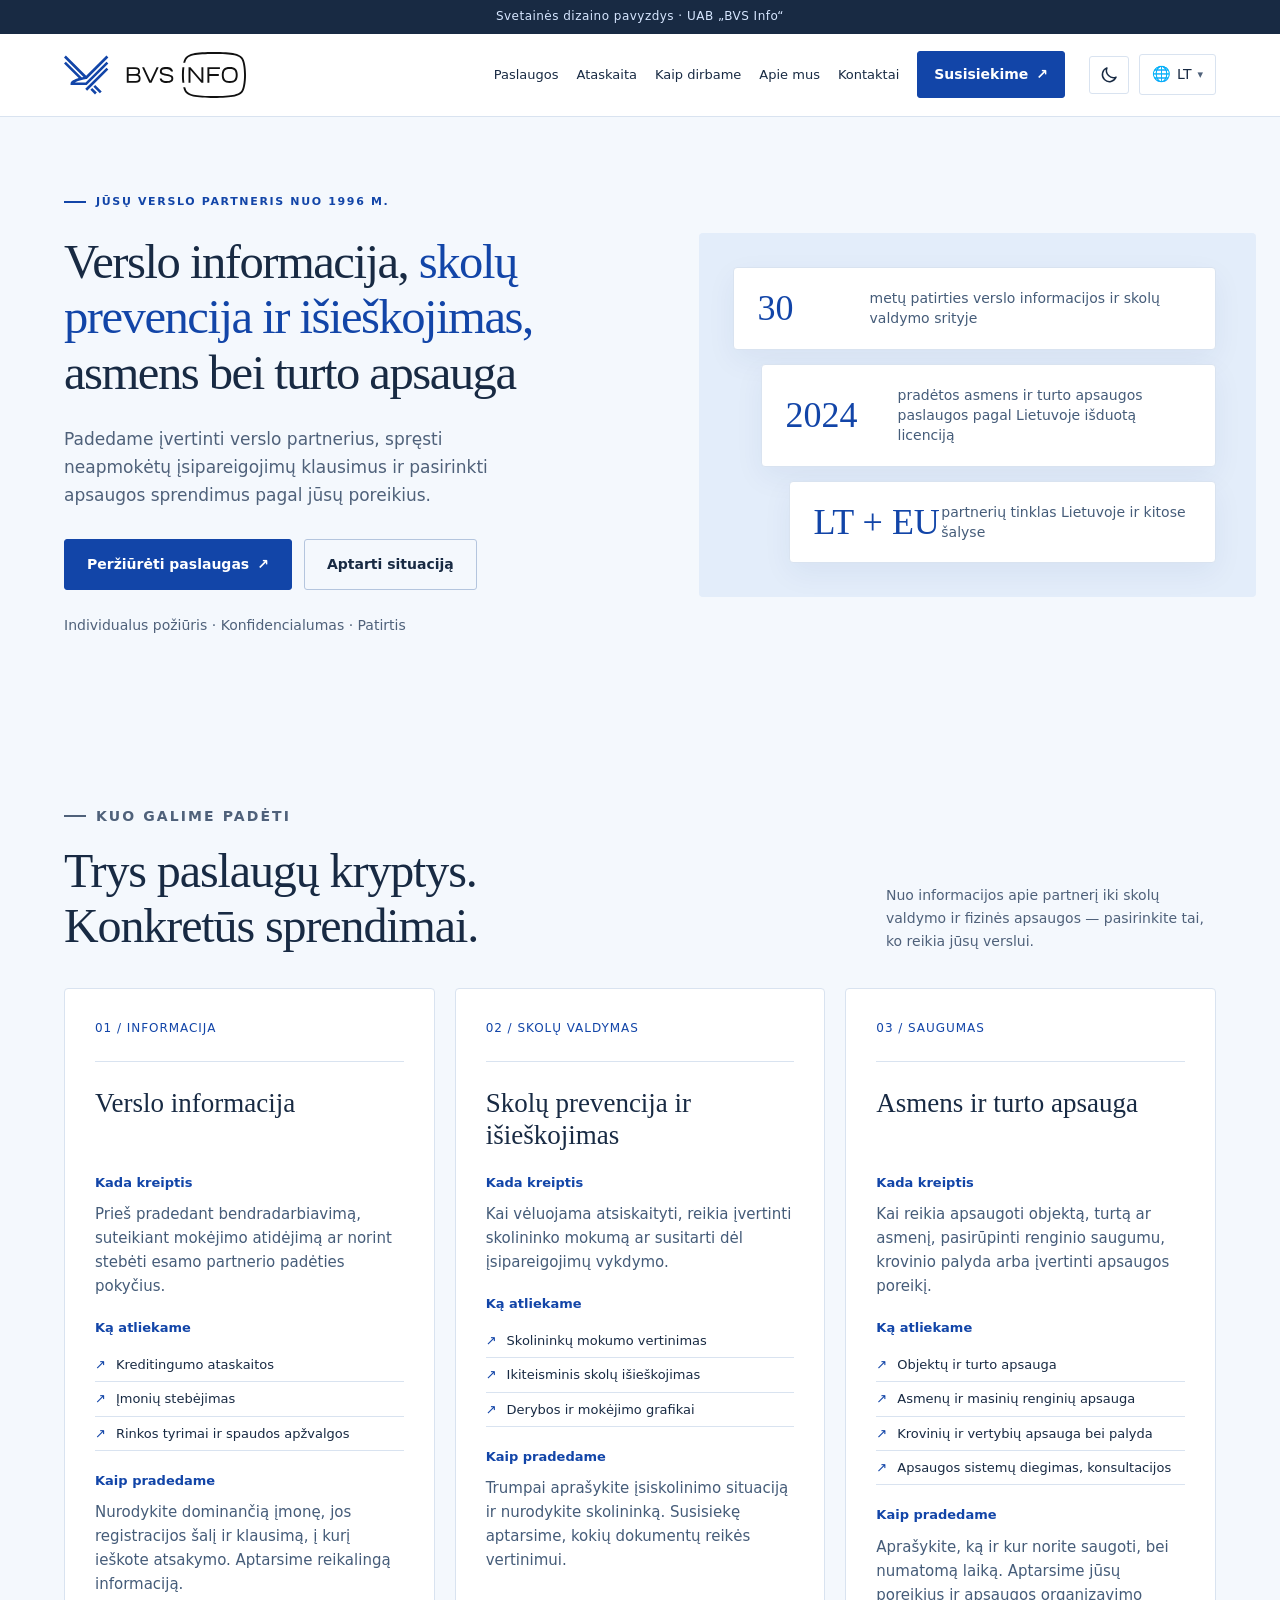
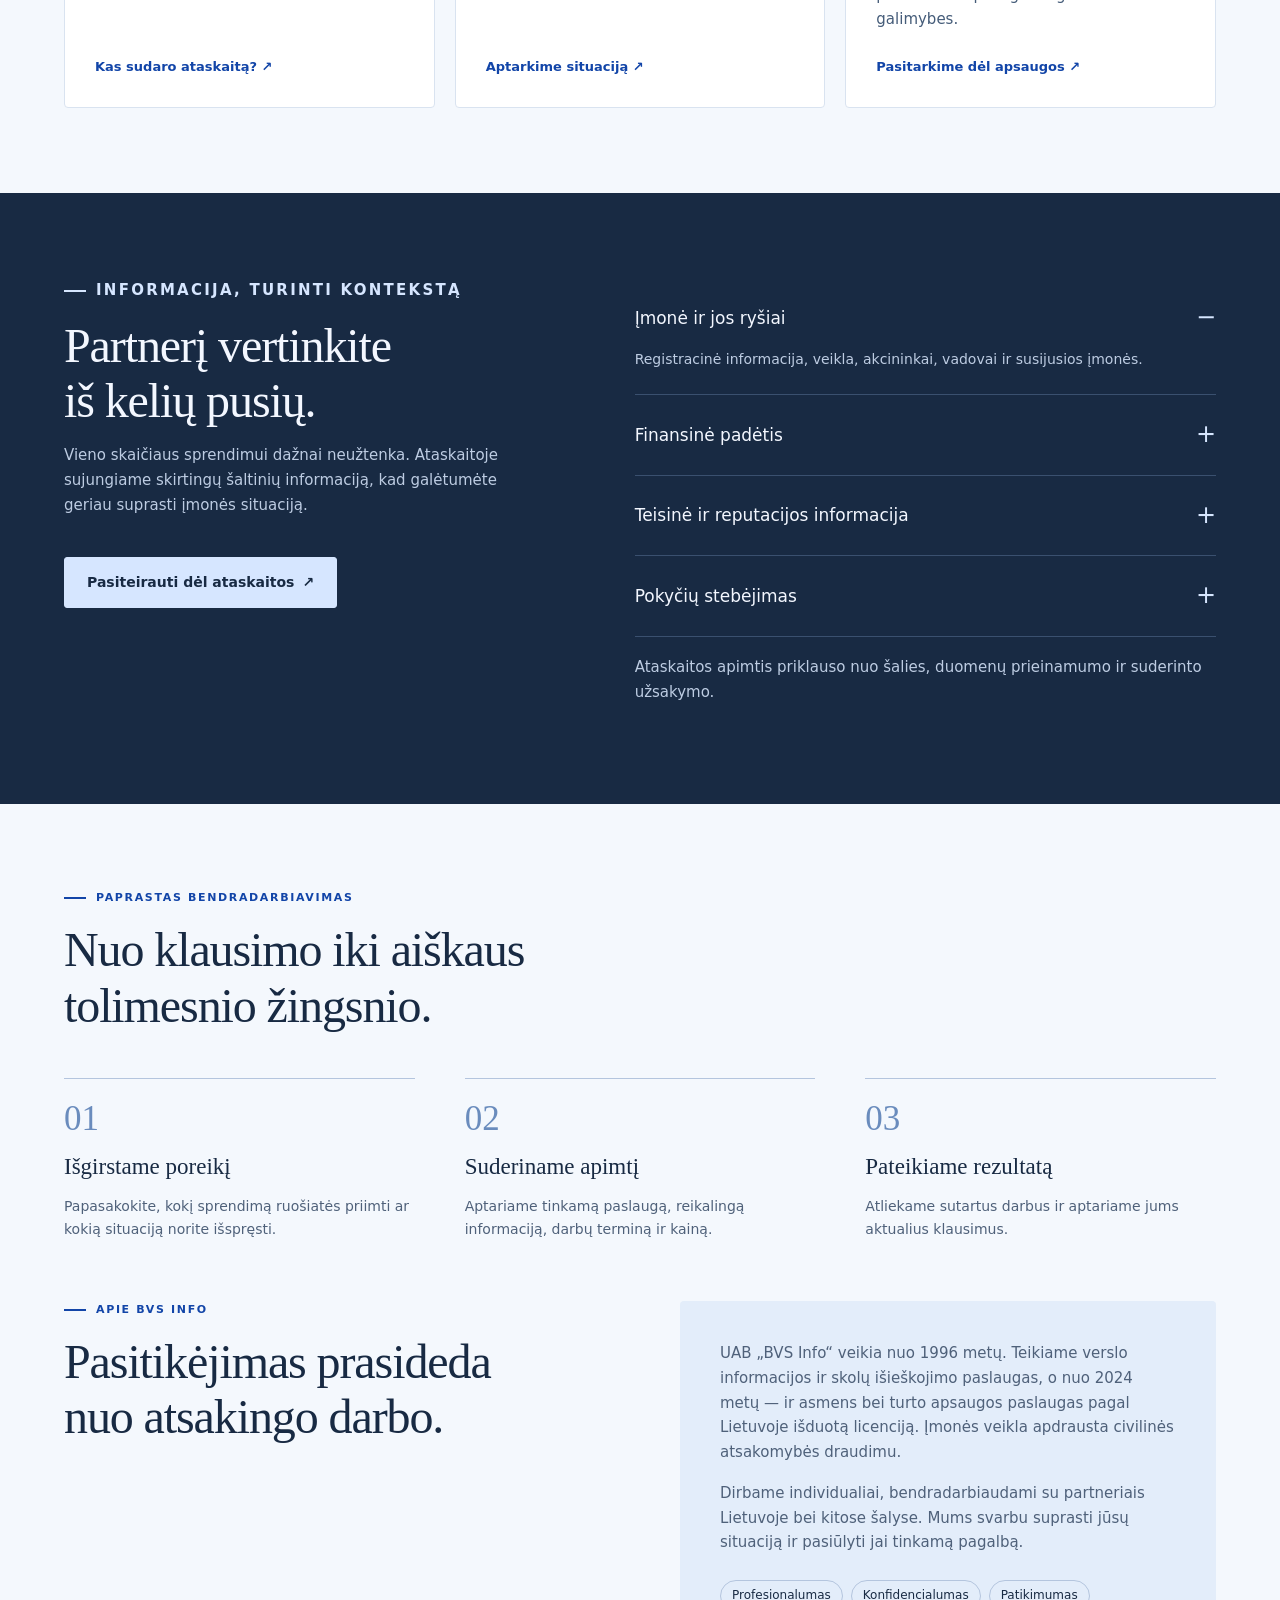
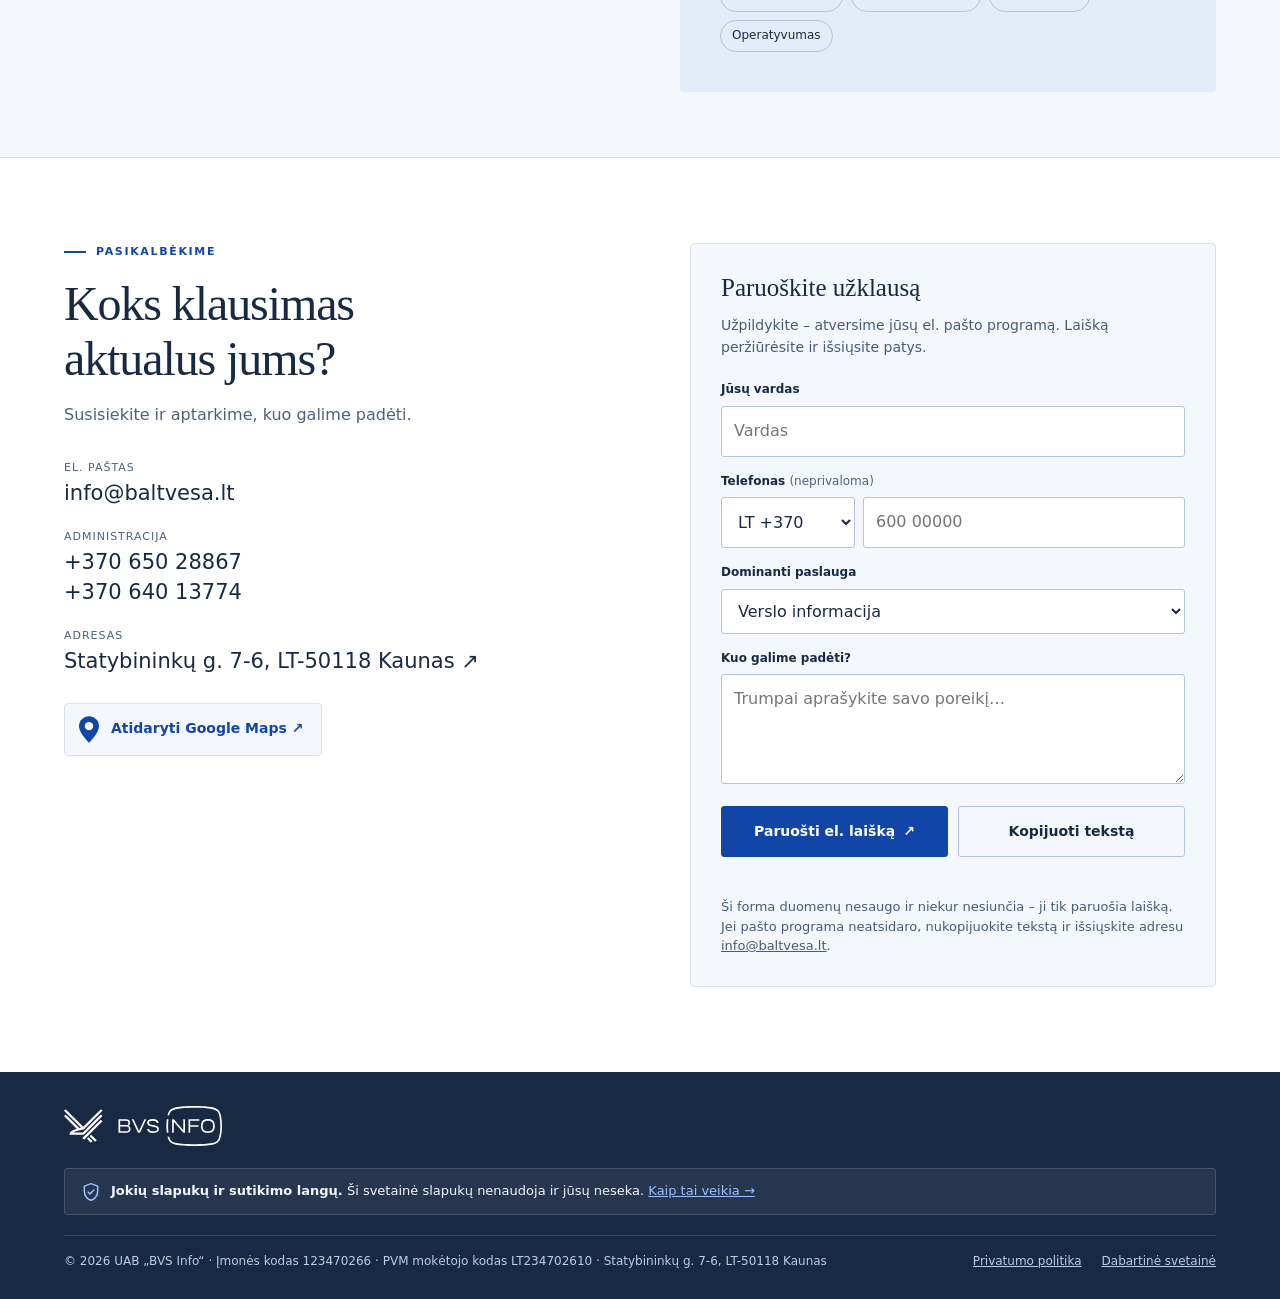
==== index.html @ 6291634a "BVS Info svetainės dizaino pavyzdys 11 kalbų, šviesi ir tamsi tema, statinė svetainė peržiūrai.  Co-" ====
<!doctype html>
<html lang="lt">
<head>
  <meta charset="utf-8">
  <meta name="viewport" content="width=device-width, initial-scale=1">
  <title>BVS Info — verslo informacija, skolų išieškojimas, apsauga | Kaunas</title>
  <meta name="description" content="UAB „BVS Info“ nuo 1996 m.: verslo partnerių vertinimas, skolų prevencija ir ikiteisminis išieškojimas, asmens bei turto apsauga. Kaunas, Lietuva.">
  <!-- Kol tai dizaino pavyzdys, paieškos sistemoms neindeksuoti. Keliant į baltvesa.lt – ištrinti šią eilutę. -->
  <meta name="robots" content="noindex, nofollow">
  <link rel="canonical" href="https://baltvesa.lt/">
  <link rel="alternate" hreflang="lt" href="https://baltvesa.lt/">
  <link rel="alternate" hreflang="en" href="https://baltvesa.lt/en/">
  <link rel="alternate" hreflang="pl" href="https://baltvesa.lt/pl/">
  <link rel="alternate" hreflang="lv" href="https://baltvesa.lt/lv/">
  <link rel="alternate" hreflang="et" href="https://baltvesa.lt/et/">
  <link rel="alternate" hreflang="ru" href="https://baltvesa.lt/ru/">
  <link rel="alternate" hreflang="uk" href="https://baltvesa.lt/uk/">
  <link rel="alternate" hreflang="de" href="https://baltvesa.lt/de/">
  <link rel="alternate" hreflang="fr" href="https://baltvesa.lt/fr/">
  <link rel="alternate" hreflang="es" href="https://baltvesa.lt/es/">
  <link rel="alternate" hreflang="it" href="https://baltvesa.lt/it/">
  <link rel="alternate" hreflang="x-default" href="https://baltvesa.lt/">
  <meta name="theme-color" content="#1245a8">
  <meta property="og:type" content="website">
  <meta property="og:locale" content="lt_LT">
  <meta property="og:site_name" content="BVS Info">
  <meta property="og:title" content="BVS Info — aiškumas jūsų verslo sprendimams">
  <meta property="og:description" content="Verslo informacija, skolų prevencija ir išieškojimas, asmens bei turto apsauga. Individualūs sprendimai verslui nuo 1996 m.">
  <meta property="og:url" content="https://baltvesa.lt/">
  <meta property="og:image" content="https://baltvesa.lt/img/og-image.png">
  <link rel="icon" type="image/svg+xml" href="./img/favicon.svg">
  <script>
    /* Tema nustatoma prieš įkeliant CSS, kad puslapis nemirgėtų: įsimintas pasirinkimas (localStorage) arba sistemos nustatymas. */
    (function () {
      var saved = null;
      try { saved = window.localStorage.getItem('bvs-theme'); } catch (e) {}
      var system = window.matchMedia && window.matchMedia('(prefers-color-scheme: dark)').matches ? 'dark' : 'light';
      document.documentElement.setAttribute('data-theme', saved === 'dark' || saved === 'light' ? saved : system);
    })();
  </script>
  <link rel="stylesheet" href="./css/style.css">
  <script type="application/ld+json">
  {
    "@context": "https://schema.org",
    "@type": "ProfessionalService",
    "name": "UAB „BVS Info“",
    "legalName": "BVS Info, UAB",
    "url": "https://baltvesa.lt/",
    "email": "info@baltvesa.lt",
    "telephone": ["+370 650 28867", "+370 640 13774"],
    "foundingDate": "1996-01-17",
    "taxID": "123470266",
    "vatID": "LT234702610",
    "address": {
      "@type": "PostalAddress",
      "streetAddress": "Statybininkų g. 7-6",
      "postalCode": "LT-50118",
      "addressLocality": "Kaunas",
      "addressCountry": "LT"
    },
    "geo": {
      "@type": "GeoCoordinates",
      "latitude": 54.920534,
      "longitude": 23.949636
    },
    "areaServed": "LT"
  }
  </script>
</head>
<body>
<a class="skip-link" href="#turinys">Pereiti į turinį</a>

<!-- Pavyzdžio juosta. Pateikiant klientui galutinę versiją – ištrinti šį <div>. -->
<div class="demo">Svetainės dizaino pavyzdys · UAB „BVS Info“</div>

<header class="site-header">
  <div class="wrap nav">
    <a class="brand" href="./" aria-label="BVS Info – į pradžią">
      <img class="logo-light" src="./img/logo.svg" alt="BVS Info" width="237" height="60">
      <img class="logo-dark" src="./img/logo-white.svg" alt="BVS Info" width="237" height="60">
    </a>
    <nav id="navigation" aria-label="Pagrindinis meniu">
      <a href="#paslaugos">Paslaugos</a>
      <a href="#informacija">Ataskaita</a>
      <a href="#procesas">Kaip dirbame</a>
      <a href="#apie">Apie mus</a>
      <a href="#kontaktai">Kontaktai</a>
      <a class="btn" href="#inquiry">Susisiekime <span aria-hidden="true">↗</span></a>
    </nav>
    <div class="nav-tools">
      <button class="theme" type="button" aria-label="Perjungti šviesią arba tamsią temą" title="Perjungti šviesią arba tamsią temą">
        <svg class="ico-moon" viewBox="0 0 24 24" aria-hidden="true" focusable="false"><path d="M20.5 14.5A8.5 8.5 0 0 1 9.5 3.5a8.5 8.5 0 1 0 11 11z" fill="none" stroke="currentColor" stroke-width="1.8" stroke-linejoin="round"/></svg>
        <svg class="ico-sun" viewBox="0 0 24 24" aria-hidden="true" focusable="false"><circle cx="12" cy="12" r="4.2" fill="none" stroke="currentColor" stroke-width="1.8"/><path d="M12 2.5v2.5M12 19v2.5M2.5 12H5M19 12h2.5M5.3 5.3l1.8 1.8M16.9 16.9l1.8 1.8M5.3 18.7l1.8-1.8M16.9 7.1l1.8-1.8" fill="none" stroke="currentColor" stroke-width="1.8" stroke-linecap="round"/></svg>
      </button>
      <details class="lang">
        <summary aria-label="Pasirinkti kalbą"><span class="globe" aria-hidden="true">🌐</span> LT <span class="caret" aria-hidden="true">▾</span></summary>
        <ul>
          <li><a href="./" lang="lt" hreflang="lt" aria-current="page">Lietuvių</a></li>
          <li><a href="./en/" lang="en" hreflang="en">English</a></li>
          <li><a href="./pl/" lang="pl" hreflang="pl">Polski</a></li>
          <li><a href="./lv/" lang="lv" hreflang="lv">Latviešu</a></li>
          <li><a href="./et/" lang="et" hreflang="et">Eesti</a></li>
          <li><a href="./ru/" lang="ru" hreflang="ru">Русский</a></li>
          <li><a href="./uk/" lang="uk" hreflang="uk">Українська</a></li>
          <li><a href="./de/" lang="de" hreflang="de">Deutsch</a></li>
          <li><a href="./fr/" lang="fr" hreflang="fr">Français</a></li>
          <li><a href="./es/" lang="es" hreflang="es">Español</a></li>
          <li><a href="./it/" lang="it" hreflang="it">Italiano</a></li>
        </ul>
      </details>
      <button class="menu" type="button" aria-expanded="false" aria-controls="navigation">
        Meniu <span aria-hidden="true">☰</span>
      </button>
    </div>
  </div>
</header>

<main id="turinys">
  <div class="wrap">
    <div class="hero">
      <div>
        <p class="eyebrow">Jūsų verslo partneris nuo 1996 m.</p>
        <h1>Verslo informacija, <em>skolų prevencija ir išieškojimas,</em> asmens bei turto apsauga</h1>
        <p class="lead">Padedame įvertinti verslo partnerius, spręsti neapmokėtų įsipareigojimų klausimus ir pasirinkti apsaugos sprendimus pagal jūsų poreikius.</p>
        <div class="actions">
          <a class="btn" href="#paslaugos">Peržiūrėti paslaugas <span aria-hidden="true">↗</span></a>
          <a class="btn light" href="#kontaktai">Aptarti situaciją</a>
        </div>
        <p class="micro">Individualus požiūris · Konfidencialumas · Patirtis</p>
      </div>

      <aside class="facts" aria-label="Pagrindiniai faktai">
        <div class="fact"><b>30</b><span>metų patirties verslo informacijos ir skolų valdymo srityje</span></div>
        <div class="fact"><b>2024</b><span>pradėtos asmens ir turto apsaugos paslaugos pagal Lietuvoje išduotą licenciją</span></div>
        <div class="fact"><b>LT + EU</b><span>partnerių tinklas Lietuvoje ir kitose šalyse</span></div>
      </aside>
    </div>
  </div>

  <section id="paslaugos" class="wrap">
    <div class="section-head">
      <div>
        <p class="eyebrow">Kuo galime padėti</p>
        <h2>Trys paslaugų kryptys.<br>Konkretūs sprendimai.</h2>
      </div>
      <p>Nuo informacijos apie partnerį iki skolų valdymo ir fizinės apsaugos — pasirinkite tai, ko reikia jūsų verslui.</p>
    </div>

    <div class="services">
      <article class="service">
        <span class="num">01 / INFORMACIJA</span>
        <h3>Verslo informacija</h3>
        <div class="service-part">
          <h4>Kada kreiptis</h4>
          <p>Prieš pradedant bendradarbiavimą, suteikiant mokėjimo atidėjimą ar norint stebėti esamo partnerio padėties pokyčius.</p>
        </div>
        <div class="service-part">
          <h4>Ką atliekame</h4>
          <ul>
            <li>Kreditingumo ataskaitos</li>
            <li>Įmonių stebėjimas</li>
            <li>Rinkos tyrimai ir spaudos apžvalgos</li>
          </ul>
        </div>
        <div class="service-part">
          <h4>Kaip pradedame</h4>
          <p>Nurodykite dominančią įmonę, jos registracijos šalį ir klausimą, į kurį ieškote atsakymo. Aptarsime reikalingą informaciją.</p>
        </div>
        <a href="#informacija">Kas sudaro ataskaitą? <span aria-hidden="true">↗</span></a>
      </article>

      <article class="service">
        <span class="num">02 / SKOLŲ VALDYMAS</span>
        <h3>Skolų prevencija ir išieškojimas</h3>
        <div class="service-part">
          <h4>Kada kreiptis</h4>
          <p>Kai vėluojama atsiskaityti, reikia įvertinti skolininko mokumą ar susitarti dėl įsipareigojimų vykdymo.</p>
        </div>
        <div class="service-part">
          <h4>Ką atliekame</h4>
          <ul>
            <li>Skolininkų mokumo vertinimas</li>
            <li>Ikiteisminis skolų išieškojimas</li>
            <li>Derybos ir mokėjimo grafikai</li>
          </ul>
        </div>
        <div class="service-part">
          <h4>Kaip pradedame</h4>
          <p>Trumpai aprašykite įsiskolinimo situaciją ir nurodykite skolininką. Susisiekę aptarsime, kokių dokumentų reikės vertinimui.</p>
        </div>
        <a href="#kontaktai" data-service="Skolų prevencija ir išieškojimas">Aptarkime situaciją <span aria-hidden="true">↗</span></a>
      </article>

      <article class="service">
        <span class="num">03 / SAUGUMAS</span>
        <h3>Asmens ir turto apsauga</h3>
        <div class="service-part">
          <h4>Kada kreiptis</h4>
          <p>Kai reikia apsaugoti objektą, turtą ar asmenį, pasirūpinti renginio saugumu, krovinio palyda arba įvertinti apsaugos poreikį.</p>
        </div>
        <div class="service-part">
          <h4>Ką atliekame</h4>
          <ul>
            <li>Objektų ir turto apsauga</li>
            <li>Asmenų ir masinių renginių apsauga</li>
            <li>Krovinių ir vertybių apsauga bei palyda</li>
            <li>Apsaugos sistemų diegimas, konsultacijos</li>
          </ul>
        </div>
        <div class="service-part">
          <h4>Kaip pradedame</h4>
          <p>Aprašykite, ką ir kur norite saugoti, bei numatomą laiką. Aptarsime jūsų poreikius ir apsaugos organizavimo galimybes.</p>
        </div>
        <a href="#kontaktai" data-service="Apsaugos paslaugos">Pasitarkime dėl apsaugos <span aria-hidden="true">↗</span></a>
      </article>
    </div>
  </section>

  <section class="detail" id="informacija">
    <div class="wrap detail-grid">
      <div>
        <p class="eyebrow">Informacija, turinti kontekstą</p>
        <h2>Partnerį vertinkite<br>iš kelių pusių.</h2>
        <p>Vieno skaičiaus sprendimui dažnai neužtenka. Ataskaitoje sujungiame skirtingų šaltinių informaciją, kad galėtumėte geriau suprasti įmonės situaciją.</p>
        <a class="btn" href="#kontaktai" data-service="Verslo informacija">Pasiteirauti dėl ataskaitos <span aria-hidden="true">↗</span></a>
      </div>
      <div>
        <details open>
          <summary>Įmonė ir jos ryšiai</summary>
          <p>Registracinė informacija, veikla, akcininkai, vadovai ir susijusios įmonės.</p>
        </details>
        <details>
          <summary>Finansinė padėtis</summary>
          <p>Finansinės ataskaitos, rodikliai ir kredito reitingas, padedantys susidaryti bendrą mokumo vaizdą.</p>
        </details>
        <details>
          <summary>Teisinė ir reputacijos informacija</summary>
          <p>Teismų duomenys, turto areštai, pranešimai spaudoje ir informacija apie tarptautines sankcijas.</p>
        </details>
        <details>
          <summary>Pokyčių stebėjimas</summary>
          <p>Sutartu periodiškumu sekami pasirinktų įmonių registraciniai, skolų ir kiti aktualūs pokyčiai.</p>
        </details>
        <p class="fine-print">Ataskaitos apimtis priklauso nuo šalies, duomenų prieinamumo ir suderinto užsakymo.</p>
      </div>
    </div>
  </section>

  <section id="procesas" class="wrap">
    <p class="eyebrow">Paprastas bendradarbiavimas</p>
    <h2>Nuo klausimo iki aiškaus<br>tolimesnio žingsnio.</h2>
    <ol class="process">
      <li class="step">
        <b aria-hidden="true">01</b>
        <h3>Išgirstame poreikį</h3>
        <p>Papasakokite, kokį sprendimą ruošiatės priimti ar kokią situaciją norite išspręsti.</p>
      </li>
      <li class="step">
        <b aria-hidden="true">02</b>
        <h3>Suderiname apimtį</h3>
        <p>Aptariame tinkamą paslaugą, reikalingą informaciją, darbų terminą ir kainą.</p>
      </li>
      <li class="step">
        <b aria-hidden="true">03</b>
        <h3>Pateikiame rezultatą</h3>
        <p>Atliekame sutartus darbus ir aptariame jums aktualius klausimus.</p>
      </li>
    </ol>
  </section>

  <section id="apie" class="wrap about">
    <div>
      <p class="eyebrow">Apie BVS Info</p>
      <h2>Pasitikėjimas prasideda<br>nuo atsakingo darbo.</h2>
    </div>
    <div class="about-block">
      <p>UAB „BVS Info“ veikia nuo 1996 metų. Teikiame verslo informacijos ir skolų išieškojimo paslaugas, o nuo 2024 metų — ir asmens bei turto apsaugos paslaugas pagal Lietuvoje išduotą licenciją. Įmonės veikla apdrausta civilinės atsakomybės draudimu.</p>
      <p>Dirbame individualiai, bendradarbiaudami su partneriais Lietuvoje bei kitose šalyse. Mums svarbu suprasti jūsų situaciją ir pasiūlyti jai tinkamą pagalbą.</p>
      <ul class="values" aria-label="Vertybės">
        <li>Profesionalumas</li>
        <li>Konfidencialumas</li>
        <li>Patikimumas</li>
        <li>Operatyvumas</li>
      </ul>
    </div>
  </section>

  <section class="contact" id="kontaktai">
    <div class="wrap contact-grid">
      <div>
        <p class="eyebrow">Pasikalbėkime</p>
        <h2>Koks klausimas<br>aktualus jums?</h2>
        <p class="muted">Susisiekite ir aptarkime, kuo galime padėti.</p>
        <dl class="contact-list">
          <div>
            <dt>El. paštas</dt>
            <dd><a href="mailto:info@baltvesa.lt">info@baltvesa.lt</a></dd>
          </div>
          <div>
            <dt>Administracija</dt>
            <dd>
              <a href="tel:+37065028867">+370 650 28867</a><br>
              <a href="tel:+37064013774">+370 640 13774</a>
            </dd>
          </div>
          <div>
            <dt>Adresas</dt>
            <dd>
              <!-- Koordinatės iš baltvesa.lt kontaktų puslapio: paieška pagal adresą Google atveda į klaidingą vietą -->
              <a href="https://www.google.com/maps/search/?api=1&query=54.920534%2C23.949636" target="_blank" rel="noopener">Statybininkų g. 7-6, LT-50118 Kaunas <span aria-hidden="true">↗</span></a>
            </dd>
          </div>
        </dl>
        <!-- Žemėlapis neįterpiamas (jokio Google kodo svetainėje) – tik nuoroda, atsidaranti naujame lange. -->
        <p class="map-link">
          <a href="https://www.google.com/maps/search/?api=1&query=54.920534%2C23.949636" target="_blank" rel="noopener" aria-label="Žemėlapis: Statybininkų g. 7-6, Kaunas">
            <svg viewBox="0 0 24 32" aria-hidden="true" focusable="false"><path d="M12 0C5.4 0 0 5.3 0 11.9 0 20.5 12 32 12 32s12-11.5 12-20.1C24 5.3 18.6 0 12 0z" fill="currentColor"/><circle cx="12" cy="12" r="5" fill="#fff"/></svg>
            <span>Atidaryti Google Maps <span aria-hidden="true">↗</span></span>
          </a>
        </p>
      </div>

      <form class="form" id="inquiry" novalidate>
        <h3>Paruoškite užklausą</h3>
        <p class="form-intro">Užpildykite – atversime jūsų el. pašto programą. Laišką peržiūrėsite ir išsiųsite patys.</p>

        <label for="f-name">Jūsų vardas</label>
        <input id="f-name" name="name" autocomplete="name" placeholder="Vardas" required maxlength="120">

        <label for="f-phone">Telefonas <span class="optional">(neprivaloma)</span></label>
        <div class="phone-row">
          <select id="f-code" name="code" aria-label="Šalies kodas">
            <option value="+370" selected>LT +370</option>
            <option value="+371">LV +371</option>
            <option value="+372">EE +372</option>
            <option value="+48">PL +48</option>
            <option value="+380">UA +380</option>
            <option value="+44">UK +44</option>
            <option value="+49">DE +49</option>
            <option value="+33">FR +33</option>
            <option value="+34">ES +34</option>
            <option value="+39">IT +39</option>
          </select>
          <input id="f-phone" name="phone" type="tel" inputmode="tel" autocomplete="tel-national" placeholder="600 00000" maxlength="20">
        </div>

        <label for="service">Dominanti paslauga</label>
        <select id="service" name="service">
          <option>Verslo informacija</option>
          <option>Skolų prevencija ir išieškojimas</option>
          <option>Apsaugos paslaugos</option>
          <option>Kitas klausimas</option>
        </select>

        <label for="f-message">Kuo galime padėti?</label>
        <textarea id="f-message" name="message" placeholder="Trumpai aprašykite savo poreikį…" required maxlength="5000"></textarea>

        <div class="form-actions">
          <button class="btn" type="submit">Paruošti el. laišką <span aria-hidden="true">↗</span></button>
          <button class="btn light" type="button" id="copy-btn">Kopijuoti tekstą</button>
        </div>
        <p id="form-status" role="status" aria-live="polite"></p>
        <small>Ši forma duomenų nesaugo ir niekur nesiunčia – ji tik paruošia laišką. Jei pašto programa neatsidaro, nukopijuokite tekstą ir išsiųskite adresu <a href="mailto:info@baltvesa.lt">info@baltvesa.lt</a>.</small>
      </form>
    </div>
  </section>
</main>

<footer class="site-footer">
  <div class="wrap footer">
    <img class="footer-logo" src="./img/logo-white.svg" alt="BVS Info" width="190" height="48">
    <p class="footer-note">
      <svg viewBox="0 0 24 24" aria-hidden="true" focusable="false"><path d="M12 2 4 5v6c0 5.2 3.4 10 8 11 4.6-1 8-5.8 8-11V5l-8-3z" fill="none" stroke="currentColor" stroke-width="1.8" stroke-linejoin="round"/><path d="m8.5 12 2.3 2.3L15.5 9.6" fill="none" stroke="currentColor" stroke-width="1.8" stroke-linecap="round" stroke-linejoin="round"/></svg>
      <span><strong>Jokių slapukų ir sutikimo langų.</strong> Ši svetainė slapukų nenaudoja ir jūsų neseka. <a href="https://baltvesa.lt/privatumo-politika.html" target="_blank" rel="noopener">Kaip tai veikia <span aria-hidden="true">→</span></a></span>
    </p>
    <div class="footer-row">
      <span class="footer-legal">© <span id="year">2026</span> UAB „BVS Info“ · Įmonės kodas 123470266 · PVM mokėtojo kodas LT234702610 · Statybininkų g. 7-6, LT-50118 Kaunas</span>
      <nav aria-label="Papildomos nuorodos">
        <a href="https://baltvesa.lt/privatumo-politika.html" target="_blank" rel="noopener">Privatumo politika</a>
        <a href="https://baltvesa.lt/" target="_blank" rel="noopener">Dabartinė svetainė</a>
      </nav>
    </div>
  </div>
</footer>

<script>
window.BVS_TEXT = {
  need: "Įrašykite vardą ir trumpai aprašykite poreikį.",
  opening: "Atidarome jūsų el. pašto programą. Jei ji neatsidarė, spauskite „Kopijuoti tekstą“ ir išsiųskite adresu {email}.",
  copied: "Tekstas nukopijuotas. Įklijuokite jį į laišką adresu {email}.",
  copyFail: "Nepavyko nukopijuoti automatiškai. Pažymėkite tekstą formoje ir nukopijuokite rankiniu būdu.",
  to: "Kam",
  subject: "Tema",
  subjectPrefix: "Užklausa: ",
  greeting: "Laba diena,",
  regards: "Pagarbiai",
  tel: "Tel."
};
</script>
<script src="./js/main.js"></script>
</body>
</html>
---- css/style.css ----
/* ==========================================================================
   BVS Info – svetainės stiliai
   Spalvos ir pagrindiniai dydžiai nustatomi :root kintamaisiais.
   ========================================================================== */

:root {
  --ink: #182a43;        /* pagrindinis tekstas, tamsus fonas */
  --muted: #4f617a;      /* antrinis tekstas (kontrastas ≥ 5:1 ant --paper) */
  --blue: #1245a8;       /* firminė mėlyna iš logotipo */
  --blue-dark: #0d357f;
  --blue-pale: #d6e6ff;  /* šviesus akcentas tamsiame fone */
  --blue-tint: #e3edfa;  /* šviesiai mėlynas fonas (iliustracija, „Apie“, hover) */
  --blue-soft: #aec8ed;  /* dekoratyviniai stulpeliai */
  --blue-mid: #6a8cbd;   /* dideli proceso numeriai */
  --text-2: #455c79;     /* tekstas kortelėse ir formoje, tamsesnis už --muted */
  --paper: #f4f8fd;      /* puslapio fonas */
  --line: #d9e3f0;       /* linijos ir rėmeliai */
  --line-strong: #b4c5de;/* ryškesni rėmeliai: laukai, hover, žymos */
  --ink-line: #3a506f;   /* linijos tamsiame skyriuje */
  --ink-text: #bdcce2;   /* tekstas tamsiame skyriuje */
  --error: #b03a2e;
  --white: #fff;         /* kortelių ir galvutės paviršius (tamsioje temoje – tamsus) */
  --on-blue: #fff;       /* tekstas ant --blue mygtukų */
  --surface-dark: #182a43;   /* tamsus skyrius ir poraštė (abiejose temose) */
  --on-dark: #f3f7ff;
  --on-dark-muted: #bdcce2;
  --serif: Georgia, "Times New Roman", serif;
  /* Sisteminis šriftas: Windows – Segoe UI, Mac/iOS – San Francisco, Android – Roboto. Jokių išorinių užklausų. */
  --sans: "Segoe UI", system-ui, -apple-system, BlinkMacSystemFont, Roboto, "Helvetica Neue", Arial, sans-serif;
  --header-h: 82px;
}

/* Tamsi tema: įjungiama data-theme="dark" ant <html> (perjungiklis galvutėje arba sistemos nustatymas) */
html[data-theme="dark"] {
  --ink: #e8eef8;
  --muted: #a9b8cf;
  --text-2: #c3cfe0;
  --blue: #7ea6ff;
  --blue-dark: #a3c0ff;
  --blue-pale: #9fc0ff;
  --blue-tint: #16233a;
  --blue-soft: #35507f;
  --blue-mid: #8fa9d6;
  --paper: #0f1a2b;
  --line: #273853;
  --line-strong: #3b4e6e;
  --white: #172540;
  --on-blue: #0b1526;
  --surface-dark: #0a1322;
  --ink-line: #2a3a55;
  --ink-text: #bdcce2;
  --error: #ff8a80;
  color-scheme: dark;
}
html[data-theme="dark"] .fact,
html[data-theme="dark"] .service,
html[data-theme="dark"] .lang ul { box-shadow: none; }

* { box-sizing: border-box; }

html {
  scroll-behavior: smooth;
  scroll-padding-top: calc(var(--header-h) + 16px);
}

body {
  margin: 0;
  background: var(--paper);
  color: var(--ink);
  font: 16px/1.65 var(--sans);
  -webkit-font-smoothing: antialiased;
}

a { color: inherit; text-decoration: none; }
button, input, select, textarea { font: inherit; }
button { cursor: pointer; }
img { max-width: 100%; height: auto; }

:focus-visible {
  outline: 3px solid var(--blue);
  outline-offset: 3px;
  border-radius: 2px;
}

.wrap { width: min(1200px, 90%); margin: auto; }
.muted { color: var(--muted); }

/* Prieinamumas: nuoroda „Pereiti į turinį“ matoma tik su klaviatūra */
.skip-link {
  position: absolute;
  left: 12px;
  top: -60px;
  background: var(--surface-dark);
  color: var(--on-dark);
  padding: 10px 16px;
  border-radius: 4px;
  z-index: 100;
}
.skip-link:focus { top: 12px; }

/* Pavyzdžio juosta -------------------------------------------------------- */
.demo {
  background: var(--surface-dark);
  color: var(--blue-pale);
  text-align: center;
  font-size: 12px;
  padding: 7px 15px;
  letter-spacing: .04em;
}

/* Galvutė ------------------------------------------------------------------ */
.site-header {
  position: sticky;
  top: 0;
  z-index: 20;
  background: var(--white);
  border-bottom: 1px solid var(--line);
}

.nav {
  display: flex;
  align-items: center;
  gap: 24px;
  min-height: var(--header-h);
}

.brand { display: inline-flex; align-items: center; }
.brand img { height: 46px; width: auto; display: block; }
.brand .logo-dark { display: none; }
html[data-theme="dark"] .brand .logo-light { display: none; }
html[data-theme="dark"] .brand .logo-dark { display: block; }

.site-header nav {
  display: flex;
  align-items: center;
  gap: 30px;
  font-size: 14px;
  margin-left: auto;
  white-space: nowrap;
}
.site-header nav a:hover { color: var(--blue); text-decoration: underline; }
.site-header nav a.btn:hover { color: var(--on-blue); text-decoration: none; }

.nav-tools { display: flex; align-items: center; gap: 10px; flex-shrink: 0; }

.menu {
  display: none;
  background: none;
  border: 1px solid var(--line);
  border-radius: 3px;
  padding: 8px 12px;
  font-size: 14px;
}

/* Temos perjungiklis */
.theme {
  display: inline-flex;
  align-items: center;
  justify-content: center;
  width: 40px;
  height: 38px;
  background: var(--white);
  border: 1px solid var(--line);
  border-radius: 3px;
  color: var(--ink);
  padding: 0;
}
.theme:hover { border-color: var(--line-strong); color: var(--blue); }
.theme svg { width: 20px; height: 20px; }
.theme .ico-sun { display: none; }
html[data-theme="dark"] .theme .ico-sun { display: block; }
html[data-theme="dark"] .theme .ico-moon { display: none; }

/* Kalbų perjungiklis */
.lang { position: relative; }
.lang summary {
  list-style: none;
  cursor: pointer;
  display: inline-flex;
  align-items: center;
  gap: 6px;
  border: 1px solid var(--line);
  border-radius: 3px;
  padding: 8px 12px;
  font-size: 14px;
  background: var(--white);
  user-select: none;
}
.lang summary::-webkit-details-marker { display: none; }
.lang summary:hover { border-color: var(--line-strong); }
.lang .globe { font-size: 15px; line-height: 1; }
.lang .caret { font-size: 11px; color: var(--muted); }
.lang[open] .caret { transform: rotate(180deg); }
.lang ul {
  position: absolute;
  right: 0;
  top: calc(100% + 6px);
  margin: 0;
  padding: 6px 0;
  list-style: none;
  min-width: 170px;
  background: var(--white);
  border: 1px solid var(--line);
  border-radius: 4px;
  box-shadow: 0 12px 30px rgba(24, 42, 67, .14);
  z-index: 30;
}
.lang li a {
  display: block;
  padding: 9px 16px;
  font-size: 14px;
}
.lang li a:hover { background: var(--paper); color: var(--blue); }
.lang li a[aria-current] { font-weight: bold; color: var(--blue); }
.lang li a[aria-current]::after { content: ' ✓'; }

/* Mygtukai ----------------------------------------------------------------- */
.btn {
  display: inline-flex;
  align-items: center;
  justify-content: center;
  gap: 8px;
  border: 1px solid var(--blue);
  padding: 13px 22px;
  background: var(--blue);
  color: var(--on-blue);
  font-size: 14px;
  font-weight: 600;
  border-radius: 3px;
  transition: background .2s, transform .2s;
}
.btn:hover { background: var(--blue-dark); transform: translateY(-2px); }
.btn.light { background: transparent; color: var(--ink); border-color: var(--line-strong); }
.btn.light:hover { background: var(--blue-tint); }

/* Herojus ------------------------------------------------------------------ */
.hero {
  display: grid;
  grid-template-columns: 1.12fr 1fr;
  gap: 55px;
  padding: 76px 0 82px;
  align-items: center;
}

.eyebrow {
  text-transform: uppercase;
  letter-spacing: .15em;
  font-size: 11px;
  font-weight: 700;
  color: var(--blue);
  display: flex;
  align-items: center;
  gap: 10px;
  margin: 0;
}
.eyebrow::before { content: ''; width: 22px; height: 2px; background: currentColor; }

h1 {
  font: normal clamp(35px, 3.8vw, 51px)/1.14 var(--serif);
  letter-spacing: -1.5px;
  margin: 24px 0;
}
h1 em { font-style: normal; color: var(--blue); }

.lead { max-width: 490px; color: var(--muted); font-size: 17px; margin: 0 0 30px; }
.actions { display: flex; gap: 12px; flex-wrap: wrap; }
.micro { font-size: 14px; color: var(--muted); margin: 24px 0 0; }

/* Faktų kortelės herojaus dešinėje (vietoj iliustracijos) */
.facts {
  display: grid;
  gap: 14px;
  align-content: center;
  padding: 34px 0 34px 34px;
  position: relative;
  isolation: isolate;
}
.facts::before {
  content: '';
  position: absolute;
  inset: 0 -40px 0 0;
  background: var(--blue-tint);
  border-radius: 4px;
  z-index: -1;
}
.fact {
  display: flex;
  align-items: center;
  gap: 20px;
  background: var(--white);
  border: 1px solid var(--line);
  border-radius: 4px;
  padding: 20px 24px;
  box-shadow: 0 10px 30px rgba(24, 59, 112, .06);
}
.fact:nth-child(2) { margin-left: 28px; }
.fact:nth-child(3) { margin-left: 56px; }
.fact b {
  font: normal 36px/1 var(--serif);
  color: var(--blue);
  min-width: 92px;
  white-space: nowrap;
}
.fact span { font-size: 14px; line-height: 1.45; color: var(--text-2); }

/* Skyriai ------------------------------------------------------------------ */
section { padding: 85px 0; }
#procesas { padding-bottom: 45px; }
#apie { padding-bottom: 65px; }

.section-head {
  display: flex;
  justify-content: space-between;
  align-items: end;
  gap: 40px;
  margin-bottom: 35px;
}
.section-head p { max-width: 330px; color: var(--muted); font-size: 14px; margin: 0; }

h2 {
  font: normal clamp(33px, 4vw, 48px)/1.15 var(--serif);
  letter-spacing: -1.1px;
  margin: 15px 0 0;
}

/* Paslaugų kortelės */
.services { display: grid; grid-template-columns: repeat(3, 1fr); gap: 20px; }
.service {
  background: var(--white);
  border: 1px solid var(--line);
  padding: 30px;
  display: flex;
  flex-direction: column;
  border-radius: 4px;
  min-width: 0;               /* kad ilgas žodis neišplėstų grid stulpelio */
}
h1, h2, h3 { overflow-wrap: break-word; }
.service .num {
  color: var(--blue);
  font-size: 12px;
  letter-spacing: .08em;
  border-bottom: 1px solid var(--line);
  padding-bottom: 22px;
}
.service h3 { font: normal 27px/1.2 var(--serif); margin: 25px 0 0; min-height: 66px; }
.service-part { margin-top: 19px; }
.service-part h4 { font-size: 13px; margin: 0 0 9px; color: var(--blue); }
.service-part p { margin: 0; font-size: 15px; line-height: 1.6; color: var(--text-2); }
.service-part ul { padding: 0; margin: 0; list-style: none; font-size: 13px; }
.service-part li { padding: 6px 0; border-bottom: 1px solid var(--line); }
.service-part li::before { content: '↗'; margin-right: 10px; color: var(--blue); }
.service > a {
  margin-top: auto;
  padding-top: 25px;
  font-size: 13px;
  font-weight: bold;
  color: var(--blue);
}
.service > a:hover { text-decoration: underline; }

/* Tamsus skyrius – ataskaitos sudėtis */
.detail { background: var(--surface-dark); color: var(--on-dark); }
.detail-grid { display: grid; grid-template-columns: .9fr 1.1fr; gap: 95px; }
.detail .eyebrow { color: var(--blue-pale); }
.detail p { color: var(--on-dark-muted); font-size: 15px; }
.detail .btn {
  margin-top: 24px;
  background: var(--blue-pale);
  border-color: var(--blue-pale);
  color: var(--surface-dark);
}
.detail .btn:hover { background: var(--on-dark); }

.detail details { border-bottom: 1px solid var(--ink-line); padding: 20px 0; }
.detail summary {
  cursor: pointer;
  list-style: none;
  display: flex;
  justify-content: space-between;
  align-items: center;
  font-size: 17px;
}
.detail summary::-webkit-details-marker { display: none; }
.detail summary::after { content: '+'; font-size: 24px; color: var(--blue-pale); }
.detail details[open] summary::after { content: '−'; }
.detail details p { font-size: 14px; margin: 10px 0 3px; }
.fine-print { font-size: 12px; margin-top: 18px; }

/* Procesas */
.process {
  list-style: none;
  padding: 0;
  display: grid;
  grid-template-columns: repeat(3, 1fr);
  gap: 50px;
  margin: 45px 0 0;
}
.step { border-top: 1px solid var(--line-strong); padding-top: 20px; }
.step b { font: normal 35px var(--serif); color: var(--blue-mid); }
.step h3 { font: normal 23px var(--serif); margin: 15px 0; }
.step p { font-size: 14px; color: var(--muted); margin: 0; }

/* Apie */
.about { display: grid; grid-template-columns: 1fr 1fr; gap: 80px; padding-top: 15px; }
.about-block { background: var(--blue-tint); padding: 40px; border-radius: 4px; }
.about-block p { color: var(--muted); font-size: 15px; margin: 0 0 16px; }
.values { display: flex; flex-wrap: wrap; gap: 8px; margin: 25px 0 0; padding: 0; list-style: none; }
.values li { font-size: 12px; border: 1px solid var(--line-strong); padding: 5px 11px; border-radius: 20px; }

/* Kontaktai ---------------------------------------------------------------- */
.contact { background: var(--white); border-top: 1px solid var(--line); }
.contact-grid { display: grid; grid-template-columns: 1fr 1fr; gap: 100px; }

.contact-list { margin: 30px 0 0; }
.contact-list > div { margin-bottom: 20px; }
.contact-list dt {
  color: var(--muted);
  font-size: 11px;
  letter-spacing: .09em;
  text-transform: uppercase;
}
.contact-list dd { margin: 2px 0 0; font-size: 21px; line-height: 1.4; }
.contact-list dd a:hover { text-decoration: underline; }

/* Žemėlapio nuoroda (atsidaro naujame lange, jokio Google kodo svetainėje) */
.map-link { margin: 26px 0 0; }
.map-link a {
  display: inline-flex;
  align-items: center;
  gap: 12px;
  padding: 12px 18px 12px 14px;
  border: 1px solid var(--line);
  border-radius: 4px;
  background: var(--paper);
  color: var(--blue);
  font-size: 14px;
  font-weight: bold;
  transition: background .2s, border-color .2s;
}
.map-link a:hover { background: var(--blue-tint); border-color: var(--line-strong); }
.map-link svg { width: 20px; height: 27px; flex-shrink: 0; }

.form {
  background: var(--paper);
  padding: 30px;
  border: 1px solid var(--line);
  border-radius: 4px;
}
.form h3 { font: normal 25px var(--serif); margin: 0 0 12px; }
.form-intro { font-size: 14px; line-height: 1.6; color: var(--text-2); margin: 0 0 22px; }
.form label { display: block; font-size: 12px; font-weight: bold; margin: 15px 0 6px; }
.form label:first-of-type { margin-top: 0; }
.form .optional { font-weight: normal; color: var(--muted); }
.form input, .form textarea, .form select {
  display: block;
  width: 100%;
  padding: 11px 12px;
  border: 1px solid var(--line-strong);
  background: var(--white);
  border-radius: 3px;
  color: var(--ink);
}
.form input:user-invalid, .form textarea:user-invalid { border-color: var(--error); }
.phone-row { display: flex; gap: 8px; }
.phone-row select { width: auto; flex: 0 0 auto; padding-right: 28px; }
.phone-row input { flex: 1 1 auto; min-width: 0; }
.form textarea { min-height: 110px; resize: vertical; }
.form-actions { display: flex; gap: 10px; flex-wrap: wrap; margin-top: 22px; }
.form-actions .btn { flex: 1 1 180px; }
#form-status { font-size: 13px; color: var(--blue); margin: 12px 0 0; min-height: 1.2em; }
#form-status.error { color: var(--error); }
.form small { display: block; font-size: 13px; color: var(--text-2); margin-top: 12px; line-height: 1.5; }
.form small a { text-decoration: underline; }

/* Poraštė – tamsi abiejose temose, su baltu logotipu ----------------------- */
.site-footer { background: var(--surface-dark); color: var(--on-dark-muted); }
.footer { padding: 34px 0 28px; font-size: 12px; }
.footer-logo { display: block; height: 40px; width: auto; margin: 0 0 22px; }
.footer-note {
  display: flex;
  align-items: flex-start;
  gap: 10px;
  margin: 0 0 20px;
  padding: 12px 16px;
  background: rgba(255, 255, 255, .06);
  border: 1px solid rgba(255, 255, 255, .14);
  border-radius: 4px;
  font-size: 13px;
  line-height: 1.5;
  color: var(--on-dark);
}
.footer-note svg { width: 20px; height: 20px; flex-shrink: 0; color: #9fc0ff; margin-top: 1px; }
.footer-note a { color: #9fc0ff; text-decoration: underline; white-space: nowrap; }
.footer-row { display: flex; justify-content: space-between; gap: 20px; border-top: 1px solid rgba(255, 255, 255, .14); padding-top: 16px; }
.footer-legal { line-height: 1.6; }
.footer nav { display: flex; gap: 20px; font-size: 12px; flex-shrink: 0; }
.footer nav a { text-decoration: underline; color: var(--on-dark-muted); }
.footer nav a:hover { color: var(--on-dark); }

/* Judesio mažinimas -------------------------------------------------------- */
@media (prefers-reduced-motion: reduce) {
  html { scroll-behavior: auto; }
  .btn { transition: none; }
  .btn:hover { transform: none; }
}

/* Gulsčias telefonas (plotis iki 950 px, aukštis iki 500 px): mažesni tarpai, iliustracija nerodoma,
   kad pirmame ekrane tilptų antraštė ir mygtukai */
@media (max-height: 500px) and (orientation: landscape) and (max-width: 950px) {
  .demo { display: none; }
  :root { --header-h: 60px; }
  .brand img { height: 34px; }
  .hero { grid-template-columns: 1fr; padding: 24px 0 30px; gap: 20px; }
  .facts { display: none; }
  h1 { font-size: 30px; margin: 14px 0; }
  .lead { font-size: 15px; margin-bottom: 18px; }
  section { padding: 40px 0; }
}

/* Spausdinimas: tik turinys ir kontaktai, be navigacijos, iliustracijų ir formos */
@media print {
  .demo, .skip-link, .nav-tools, .theme, .site-header nav, .actions, .micro,
  .form, .map-link svg, .footer-note svg { display: none !important; }
  .site-header { position: static; border-bottom: 1px solid #000; }
  body { background: #fff; color: #000; font-size: 11pt; line-height: 1.45; }
  .wrap { width: 100%; }
  section, .hero { padding: 18pt 0; }
  .hero, .services, .process, .about, .contact-grid, .detail-grid { display: block; }
  .service, .step { break-inside: avoid; margin-bottom: 12pt; }
  .service { border: 1px solid #999; }
  .detail { background: none; color: #000; }
  .detail p, .detail .eyebrow, .detail summary, .eyebrow, .muted, .service-part p,
  .step p, .about-block p, .contact-list dt, .footer { color: #000; }
  .detail .btn, .service > a { display: none; }
  .detail details { border-color: #999; }
  .about-block, .footer-note, .map-link a { background: none; border: 1px solid #999; }
  h1 { font-size: 24pt; } h2 { font-size: 18pt; }
  .contact-list dd { font-size: 12pt; }
  /* Nuorodų adresai – kad popieriuje būtų matyti, kur jos veda */
  .map-link a::after, .footer nav a::after { content: " (" attr(href) ")"; font-size: 9pt; color: #555; }
  .site-footer { background: none; color: #000; border-top: 1px solid #000; margin-top: 18pt; }
  .footer-logo { display: none; }
  .footer nav a, .footer-note a, .footer-note { color: #000; }
}

/* Dideli ekranai (2K/4K su įprastu masteliu): platesnis stulpelis, kad kraštai neliktų tušti */
@media (min-width: 1800px) {
  .wrap { width: min(1440px, 82%); }
  body { font-size: 17px; }
  h1 { font-size: clamp(51px, 2.9vw, 62px); }
  h2 { font-size: clamp(48px, 2.4vw, 56px); }
  .lead { max-width: 560px; font-size: 19px; }
  .fact b { font-size: 40px; }
  .service-part p, .service-part ul { font-size: 16px; }
}

/* 4K su 100 % masteliu (retas atvejis): dar platesnis stulpelis ir didesnis bazinis šriftas */
@media (min-width: 3000px) {
  .wrap { width: min(1800px, 78%); }
  body { font-size: 20px; }
  :root { --header-h: 96px; }
  .brand img { height: 56px; }
  .site-header nav, .btn, .lang summary { font-size: 17px; }
  .service h3 { font-size: 32px; }
  .service-part p, .service-part ul, .step p, .detail p, .about-block p { font-size: 18px; }
  .contact-list dd { font-size: 24px; }
}

/* Siauresnis darbalaukis: 6 meniu punktai, tema, kalba ir mygtukas turi tilpti vienoje eilutėje */
@media (max-width: 1400px) {
  .site-header nav { gap: 18px; font-size: 13px; }
  .site-header nav .btn { padding: 11px 16px; }
}

/* Planšetės ---------------------------------------------------------------- */
@media (max-width: 900px) {
  .menu { display: block; }
  .nav-tools { margin-left: auto; }
  .site-header nav {
    display: none;
    position: absolute;
    top: 100%;
    left: 0; right: 0;
    padding: 20px 5.5%;
    background: var(--white);
    border-bottom: 1px solid var(--line);
    box-shadow: 0 12px 30px rgba(24, 42, 67, .12);
    flex-direction: column;
    align-items: stretch;
    gap: 0;
  }
  .site-header nav.open { display: flex; }
  .site-header nav a { padding: 12px 0; border-bottom: 1px solid var(--line); font-size: 16px; }
  .site-header nav a.btn { margin-top: 14px; border-bottom: 0; }

  /* Stati planšetė: vienas stulpelis, iliustracija po tekstu, kad kortelė nebūtų suspausta */
  .hero { grid-template-columns: 1fr; gap: 36px; padding-top: 45px; }
  .facts { padding: 26px; }
  .facts::before { inset: 0; }
  .fact:nth-child(2), .fact:nth-child(3) { margin-left: 0; }
  .services { grid-template-columns: 1fr; gap: 15px; }
  .service h3 { min-height: 0; }
  .contact-grid { grid-template-columns: 1fr; gap: 40px; }
  .contact-grid > * { min-width: 0; }
  .service { padding: 22px; }
  .detail-grid, .contact-grid { gap: 40px; }
  .about { gap: 35px; }
}

/* Telefonai ---------------------------------------------------------------- */
@media (max-width: 680px) {
  :root { --header-h: 66px; }
  .wrap { width: 89%; }
  .brand img { height: 34px; }
  .nav-tools { gap: 6px; }
  .lang summary { padding: 8px 9px; gap: 4px; }
  .lang .caret { display: none; }
  .menu { padding: 8px 10px; }
  .theme { width: 38px; }

  .hero { grid-template-columns: 1fr; padding: 35px 0 40px; gap: 30px; }
  h1 { font-size: 37px; letter-spacing: -1px; }
  .lead { font-size: 16px; }
  .facts { padding: 18px; gap: 10px; }
  .fact { padding: 14px 16px; gap: 14px; }
  .fact b { font-size: 28px; min-width: 72px; }
  .fact span { font-size: 13px; }
  .actions .btn { flex: 1; white-space: nowrap; padding: 12px; }


  section { padding: 55px 0; }
  #procesas { padding-bottom: 30px; }
  #apie { padding-bottom: 50px; }
  .section-head { display: block; }
  .section-head p { margin-top: 20px; }

  .services, .detail-grid, .process, .about, .contact-grid { grid-template-columns: 1fr; }
  .services { gap: 15px; }
  .service h3 { min-height: 0; }
  .service-part { margin-top: 17px; }
  .service-part ul { font-size: 14px; }
  .detail-grid { gap: 25px; }
  .process { gap: 20px; }
  .about { gap: 25px; padding-top: 0; }
  .about-block { padding: 28px; }
  .contact-grid { gap: 35px; }
  .contact-list dd { font-size: 18px; }
  .form { padding: 24px; }

  .footer-row { flex-direction: column; gap: 10px; }
}
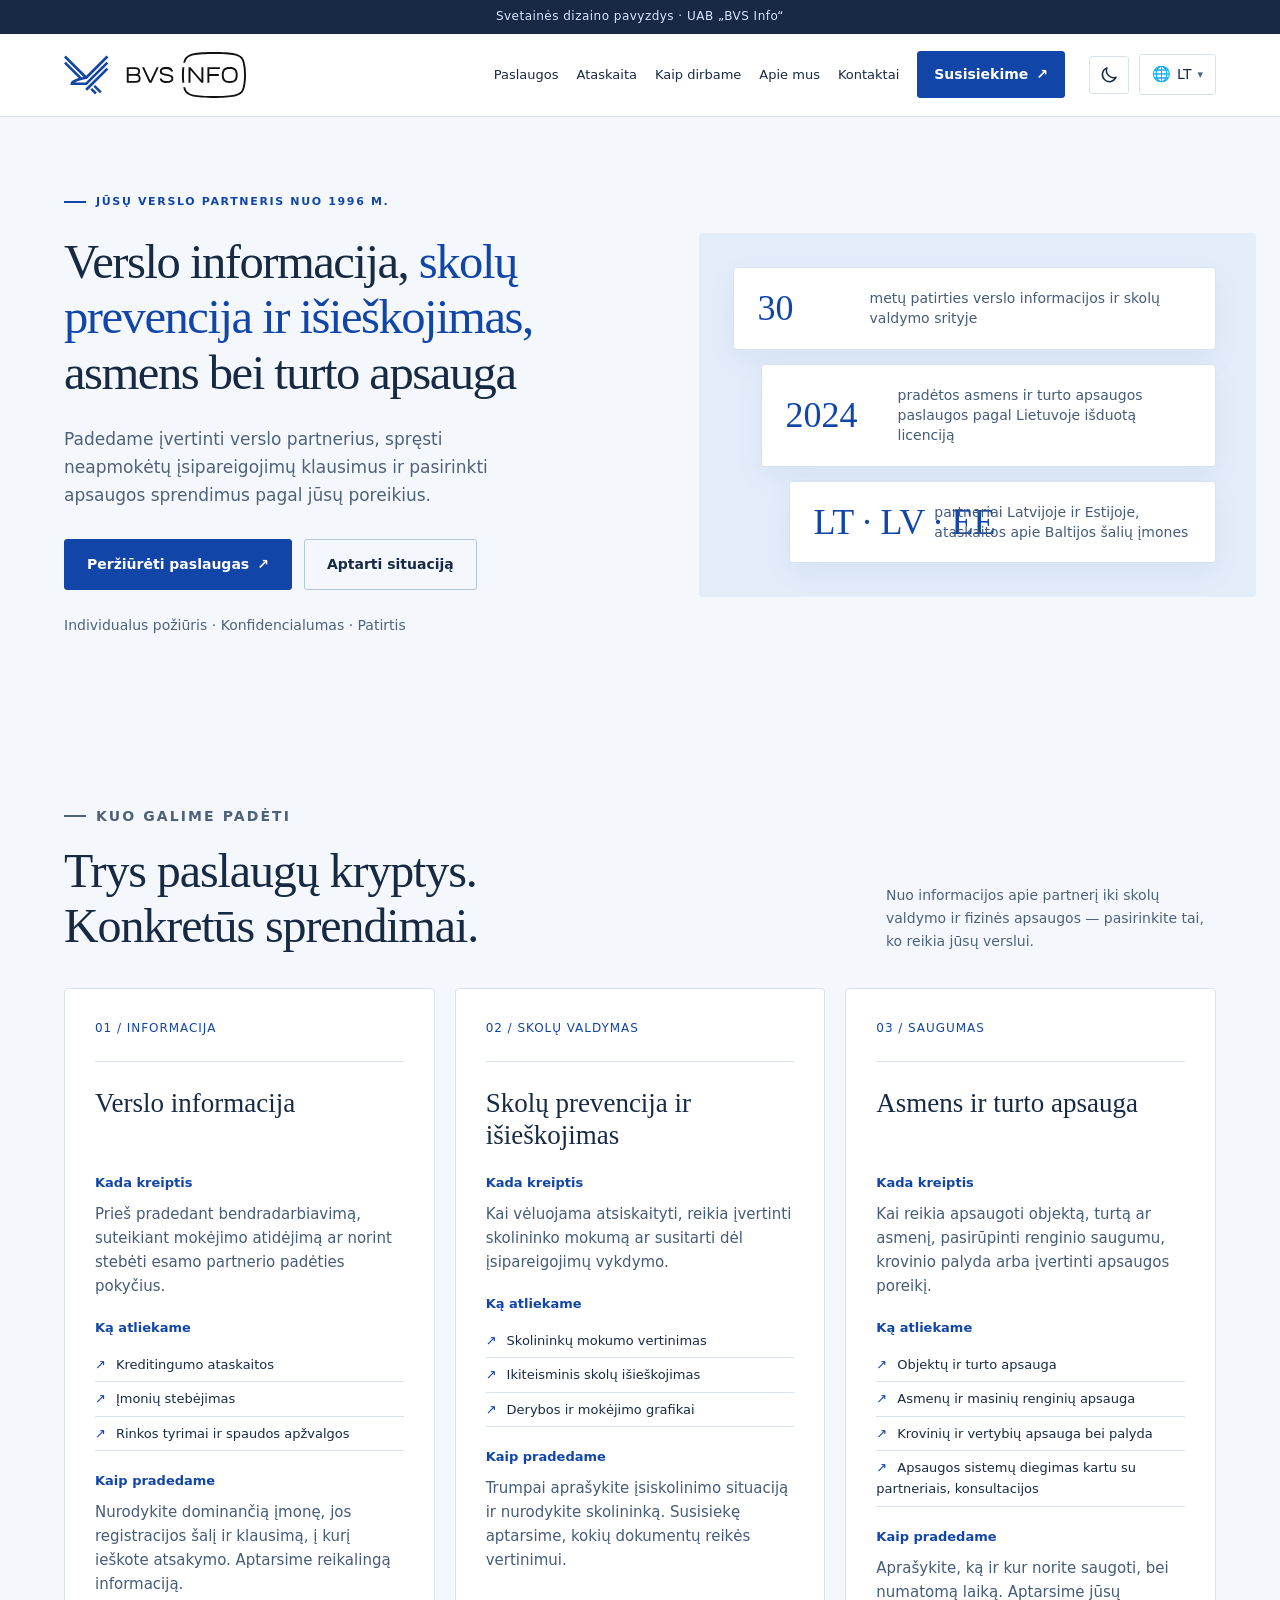
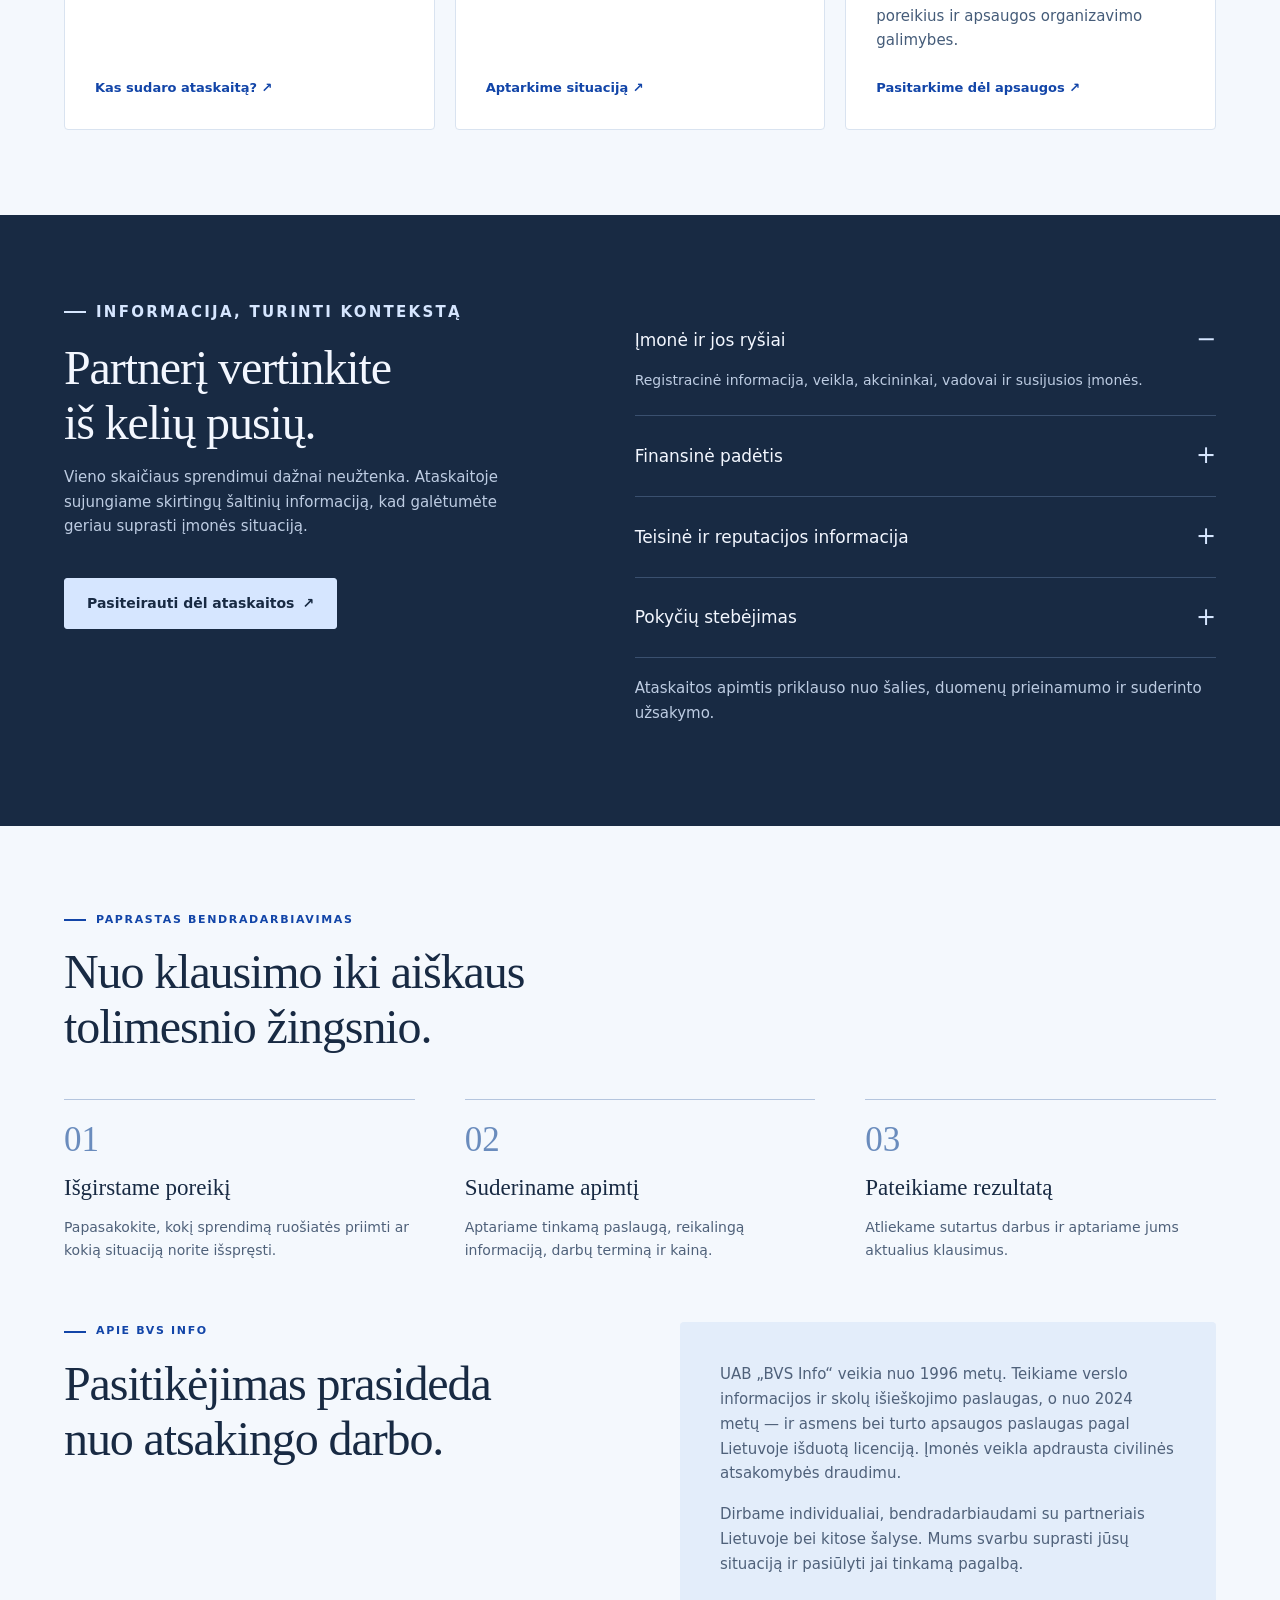
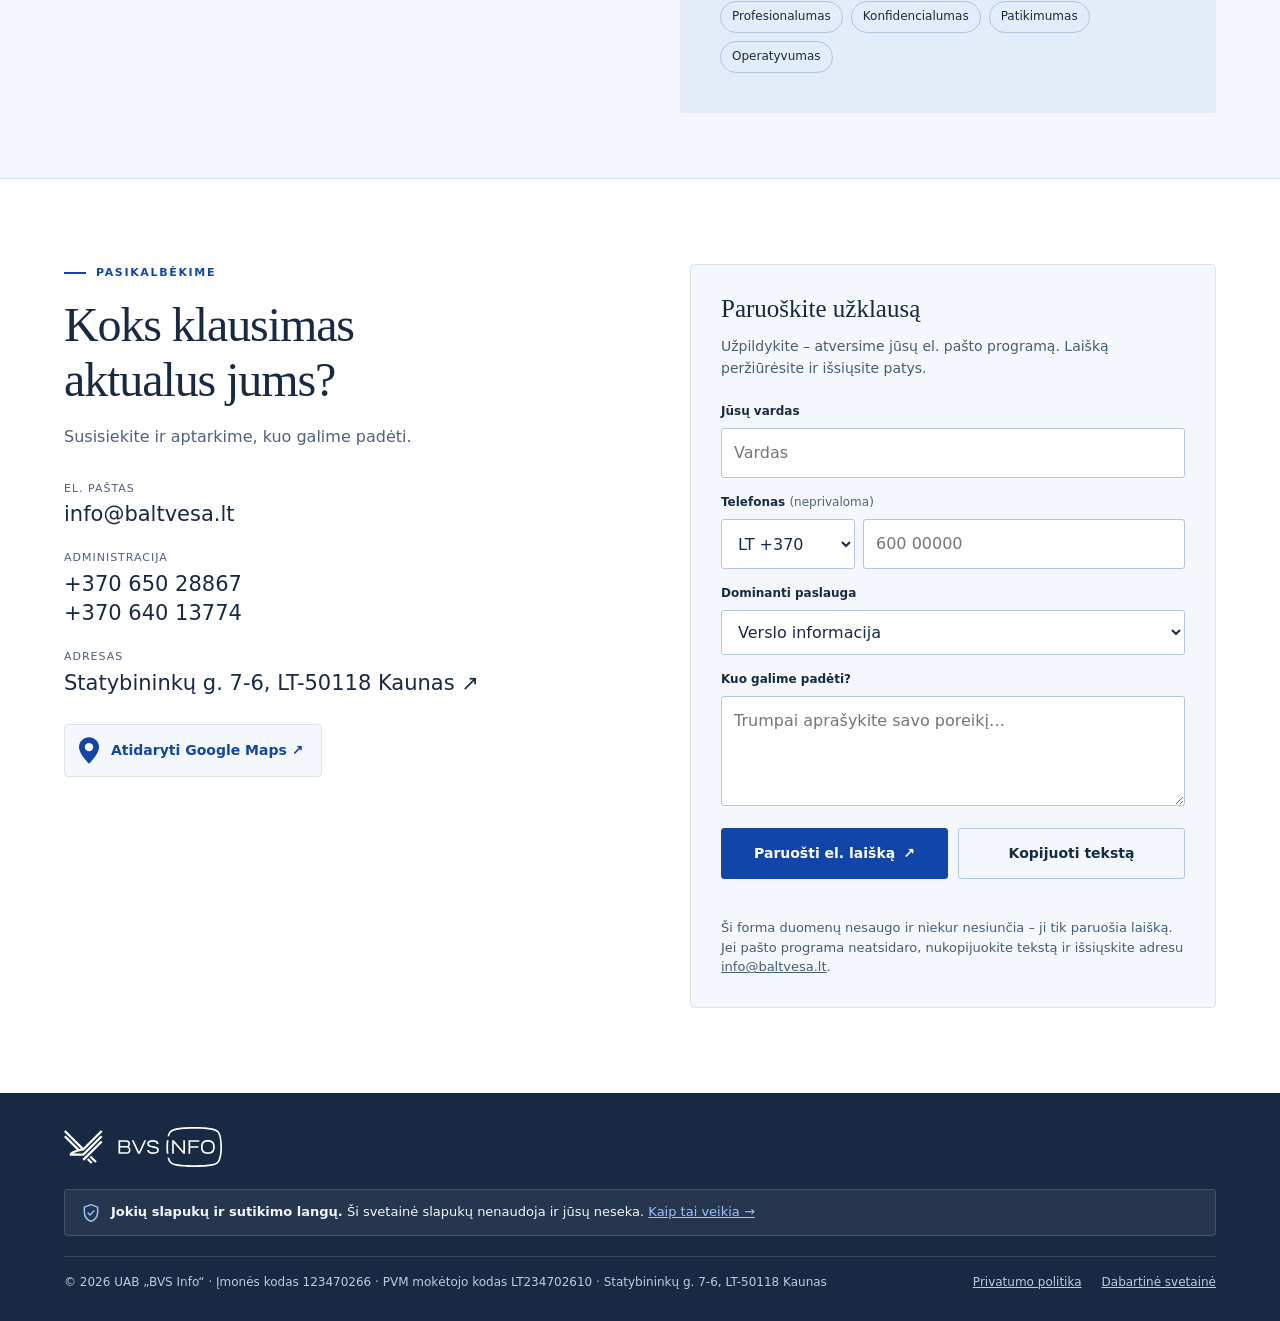
==== commit 7f6e1b1c: "Recenzijos pataisymai ir privatumo politikos puslapis - „LT · LV · EE“ vietoj „LT + EU“, partneriai " ====
--- a/index.html
+++ b/index.html
@@ -132,7 +132,7 @@
       <aside class="facts" aria-label="Pagrindiniai faktai">
         <div class="fact"><b>30</b><span>metų patirties verslo informacijos ir skolų valdymo srityje</span></div>
         <div class="fact"><b>2024</b><span>pradėtos asmens ir turto apsaugos paslaugos pagal Lietuvoje išduotą licenciją</span></div>
-        <div class="fact"><b>LT + EU</b><span>partnerių tinklas Lietuvoje ir kitose šalyse</span></div>
+        <div class="fact"><b>LT · LV · EE</b><span>partneriai Latvijoje ir Estijoje, ataskaitos apie Baltijos šalių įmones</span></div>
       </aside>
     </div>
   </div>
@@ -204,7 +204,7 @@
             <li>Objektų ir turto apsauga</li>
             <li>Asmenų ir masinių renginių apsauga</li>
             <li>Krovinių ir vertybių apsauga bei palyda</li>
-            <li>Apsaugos sistemų diegimas, konsultacijos</li>
+            <li>Apsaugos sistemų diegimas kartu su partneriais, konsultacijos</li>
           </ul>
         </div>
         <div class="service-part">
@@ -371,12 +371,12 @@
     <img class="footer-logo" src="./img/logo-white.svg" alt="BVS Info" width="190" height="48">
     <p class="footer-note">
       <svg viewBox="0 0 24 24" aria-hidden="true" focusable="false"><path d="M12 2 4 5v6c0 5.2 3.4 10 8 11 4.6-1 8-5.8 8-11V5l-8-3z" fill="none" stroke="currentColor" stroke-width="1.8" stroke-linejoin="round"/><path d="m8.5 12 2.3 2.3L15.5 9.6" fill="none" stroke="currentColor" stroke-width="1.8" stroke-linecap="round" stroke-linejoin="round"/></svg>
-      <span><strong>Jokių slapukų ir sutikimo langų.</strong> Ši svetainė slapukų nenaudoja ir jūsų neseka. <a href="https://baltvesa.lt/privatumo-politika.html" target="_blank" rel="noopener">Kaip tai veikia <span aria-hidden="true">→</span></a></span>
+      <span><strong>Jokių slapukų ir sutikimo langų.</strong> Ši svetainė slapukų nenaudoja ir jūsų neseka. <a href="./privatumo-politika.html">Kaip tai veikia <span aria-hidden="true">→</span></a></span>
     </p>
     <div class="footer-row">
       <span class="footer-legal">© <span id="year">2026</span> UAB „BVS Info“ · Įmonės kodas 123470266 · PVM mokėtojo kodas LT234702610 · Statybininkų g. 7-6, LT-50118 Kaunas</span>
       <nav aria-label="Papildomos nuorodos">
-        <a href="https://baltvesa.lt/privatumo-politika.html" target="_blank" rel="noopener">Privatumo politika</a>
+        <a href="./privatumo-politika.html">Privatumo politika</a>
         <a href="https://baltvesa.lt/" target="_blank" rel="noopener">Dabartinė svetainė</a>
       </nav>
     </div>
--- a/css/style.css
+++ b/css/style.css
@@ -497,6 +497,17 @@
 .footer nav a { text-decoration: underline; color: var(--on-dark-muted); }
 .footer nav a:hover { color: var(--on-dark); }
 
+/* Privatumo politikos puslapis --------------------------------------------- */
+.policy-back { margin-left: auto; padding: 10px 16px; }
+.policy { max-width: 760px; padding: 56px 0 72px; }
+.policy h1 { font-size: clamp(32px, 4vw, 44px); margin: 16px 0 8px; }
+.policy-meta { color: var(--muted); font-size: 14px; margin: 0 0 32px; }
+.policy section { padding: 22px 0; border-top: 1px solid var(--line); }
+.policy h2 { font-size: 24px; letter-spacing: -.4px; margin: 0 0 10px; }
+.policy p { color: var(--text-2); margin: 0 0 12px; }
+.policy a { color: var(--blue); text-decoration: underline; }
+.policy-todo { background: #fff1b8; color: #5c4400; padding: 1px 4px; border-radius: 3px; }
+
 /* Judesio mažinimas -------------------------------------------------------- */
 @media (prefers-reduced-motion: reduce) {
   html { scroll-behavior: auto; }
